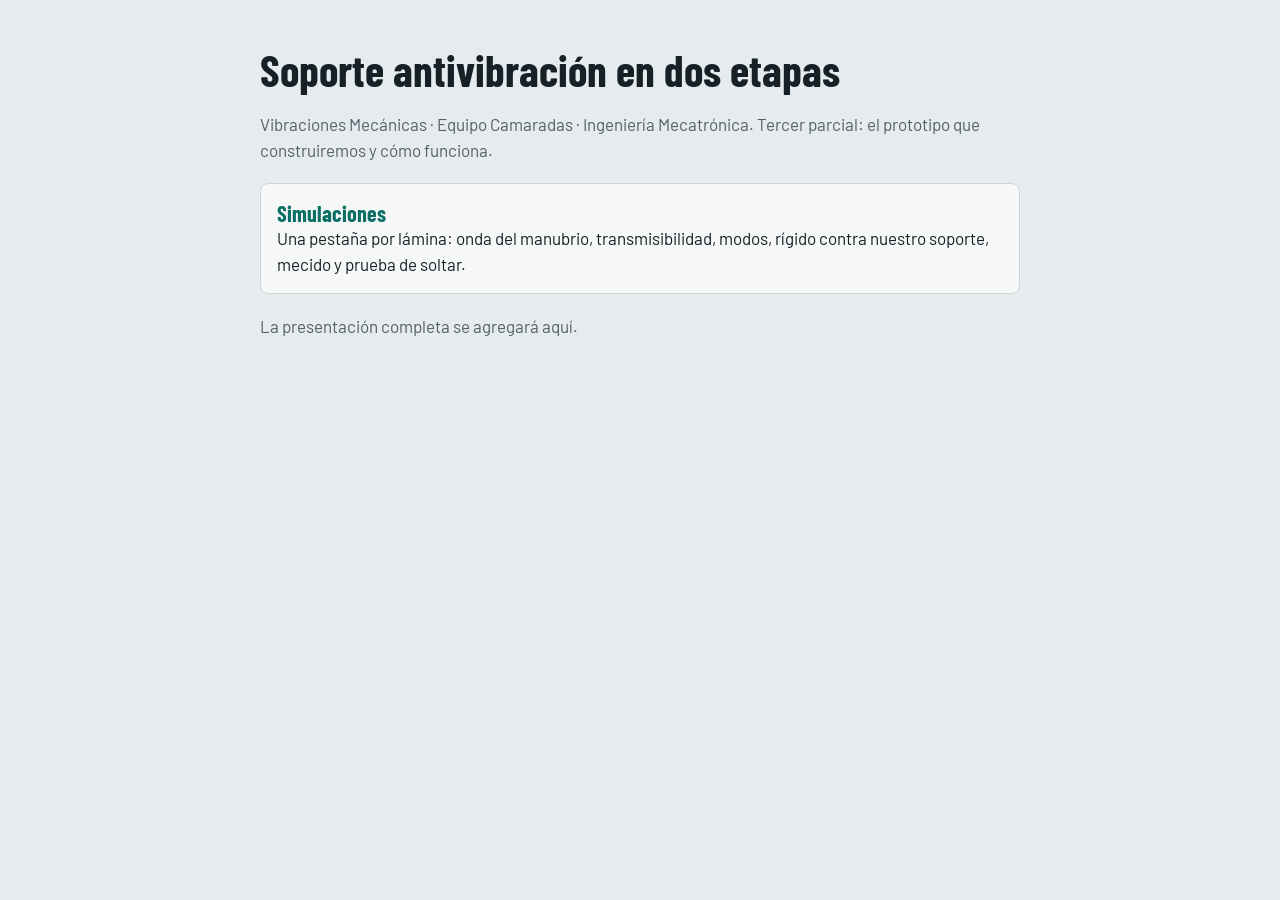
==== index.html @ 27a90372 "Agregar simulaciones interactivas y portada Simulaciones de la presentación del tercer parcial, una " ====
<!doctype html>
<html lang="es">
<head>
<meta charset="utf-8">
<meta name="viewport" content="width=device-width,initial-scale=1">
<title>Soporte antivibración</title>
<link rel="stylesheet" href="https://fonts.googleapis.com/css2?family=Barlow+Condensed:wght@700&family=Barlow:wght@400;500&display=swap">
<style>
:root{--bg:#e6ebee;--panel:#f6f8f8;--ink:#172027;--muted:#52606a;--line:#cdd5da;--accent:#0b6f66;color-scheme:light}
@media (prefers-color-scheme:dark){:root{--bg:#12181d;--panel:#1a2228;--ink:#e8eef0;--muted:#a0b0b9;--line:#303c44;--accent:#58c9b8;color-scheme:dark}}
body{margin:0;background:var(--bg);color:var(--ink);font:400 17px/1.5 'Barlow',Arial,sans-serif}
main{max-width:760px;margin:0 auto;padding:48px max(16px,env(safe-area-inset-left,0px));display:flex;flex-direction:column;gap:20px}
h1{margin:0;font:700 44px/1 'Barlow Condensed','Arial Narrow',sans-serif}
p{margin:0;color:var(--muted)}
a.card{display:block;background:var(--panel);border:1px solid var(--line);border-radius:8px;padding:16px;color:var(--ink);text-decoration:none}
a.card:hover{border-color:var(--accent)}
a.card b{display:block;font:700 22px/1.2 'Barlow Condensed','Arial Narrow',sans-serif;color:var(--accent)}
</style>
</head>
<body>
<main>
<h1>Soporte antivibración en dos etapas</h1>
<p>Vibraciones Mecánicas · Equipo Camaradas · Ingeniería Mecatrónica. Tercer parcial: el prototipo que construiremos y cómo funciona.</p>
<a class="card" href="simulaciones.html"><b>Simulaciones</b>Una pestaña por lámina: onda del manubrio, transmisibilidad, modos, rígido contra nuestro soporte, mecido y prueba de soltar.</a>
<p>La presentación completa se agregará aquí.</p>
</main>
</body>
</html>
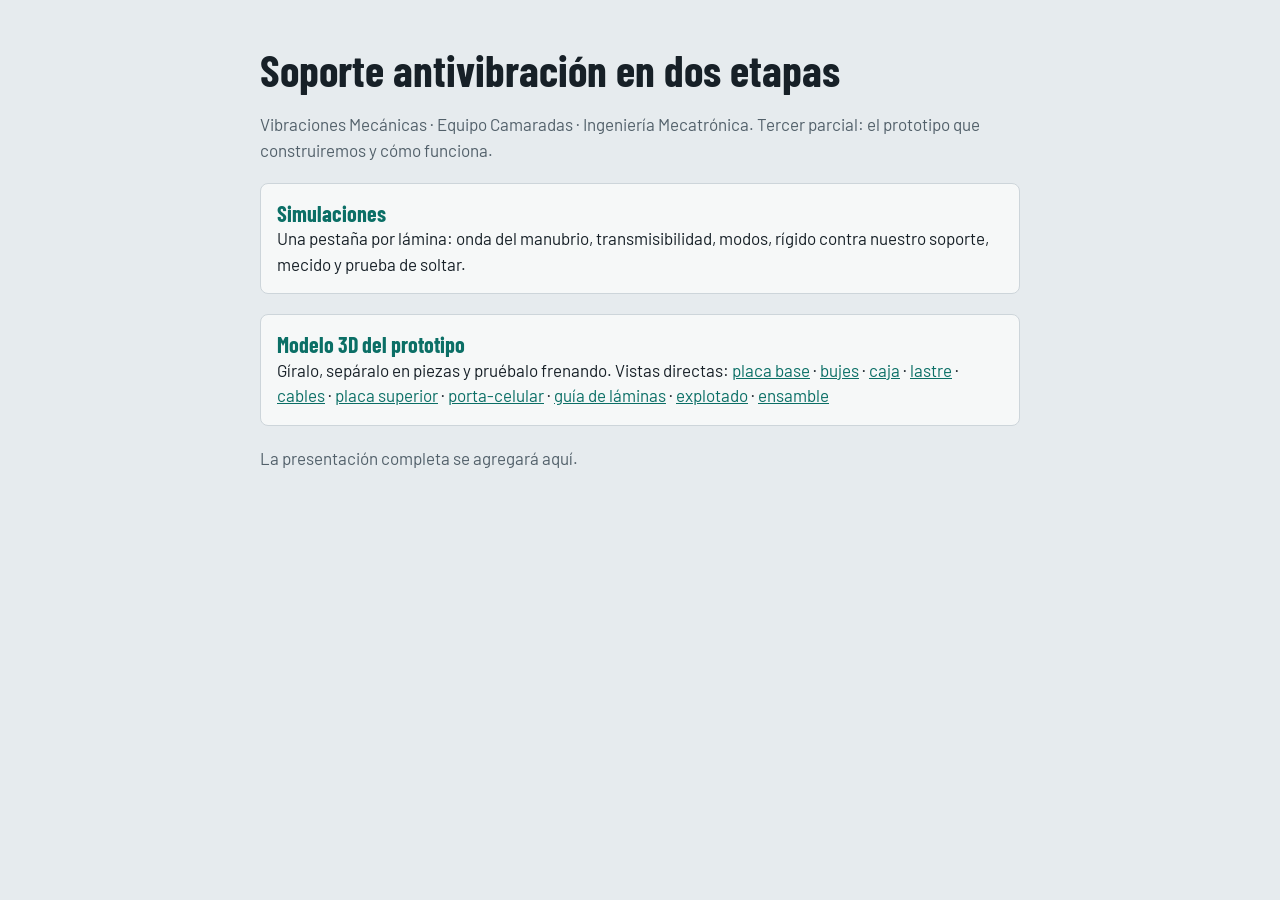
==== commit 5c243275: "Agregar el modelo 3D con vistas directas por pieza El modelo 3D del prototipo pasa a la página con t" ====
--- a/index.html
+++ b/index.html
@@ -12,9 +12,11 @@
 main{max-width:760px;margin:0 auto;padding:48px max(16px,env(safe-area-inset-left,0px));display:flex;flex-direction:column;gap:20px}
 h1{margin:0;font:700 44px/1 'Barlow Condensed','Arial Narrow',sans-serif}
 p{margin:0;color:var(--muted)}
-a.card{display:block;background:var(--panel);border:1px solid var(--line);border-radius:8px;padding:16px;color:var(--ink);text-decoration:none}
+.card{display:block;background:var(--panel);border:1px solid var(--line);border-radius:8px;padding:16px;color:var(--ink);text-decoration:none}
 a.card:hover{border-color:var(--accent)}
-a.card b{display:block;font:700 22px/1.2 'Barlow Condensed','Arial Narrow',sans-serif;color:var(--accent)}
+.card a{color:var(--accent)}
+.card > a{text-decoration:none}
+.card b{display:block;font:700 22px/1.2 'Barlow Condensed','Arial Narrow',sans-serif;color:var(--accent)}
 </style>
 </head>
 <body>
@@ -22,6 +24,7 @@
 <h1>Soporte antivibración en dos etapas</h1>
 <p>Vibraciones Mecánicas · Equipo Camaradas · Ingeniería Mecatrónica. Tercer parcial: el prototipo que construiremos y cómo funciona.</p>
 <a class="card" href="simulaciones.html"><b>Simulaciones</b>Una pestaña por lámina: onda del manubrio, transmisibilidad, modos, rígido contra nuestro soporte, mecido y prueba de soltar.</a>
+<div class="card"><a href="modelo3d.html"><b>Modelo 3D del prototipo</b></a>Gíralo, sepáralo en piezas y pruébalo frenando. Vistas directas: <span class="links"><a href="modelo3d.html#base">placa base</a> · <a href="modelo3d.html#bujes">bujes</a> · <a href="modelo3d.html#caja">caja</a> · <a href="modelo3d.html#solera">lastre</a> · <a href="modelo3d.html#cables">cables</a> · <a href="modelo3d.html#sup">placa superior</a> · <a href="modelo3d.html#porta">porta-celular</a> · <a href="modelo3d.html#guia">guía de láminas</a> · <a href="modelo3d.html#explotado">explotado</a> · <a href="modelo3d.html#ensamble">ensamble</a></span></div>
 <p>La presentación completa se agregará aquí.</p>
 </main>
 </body>
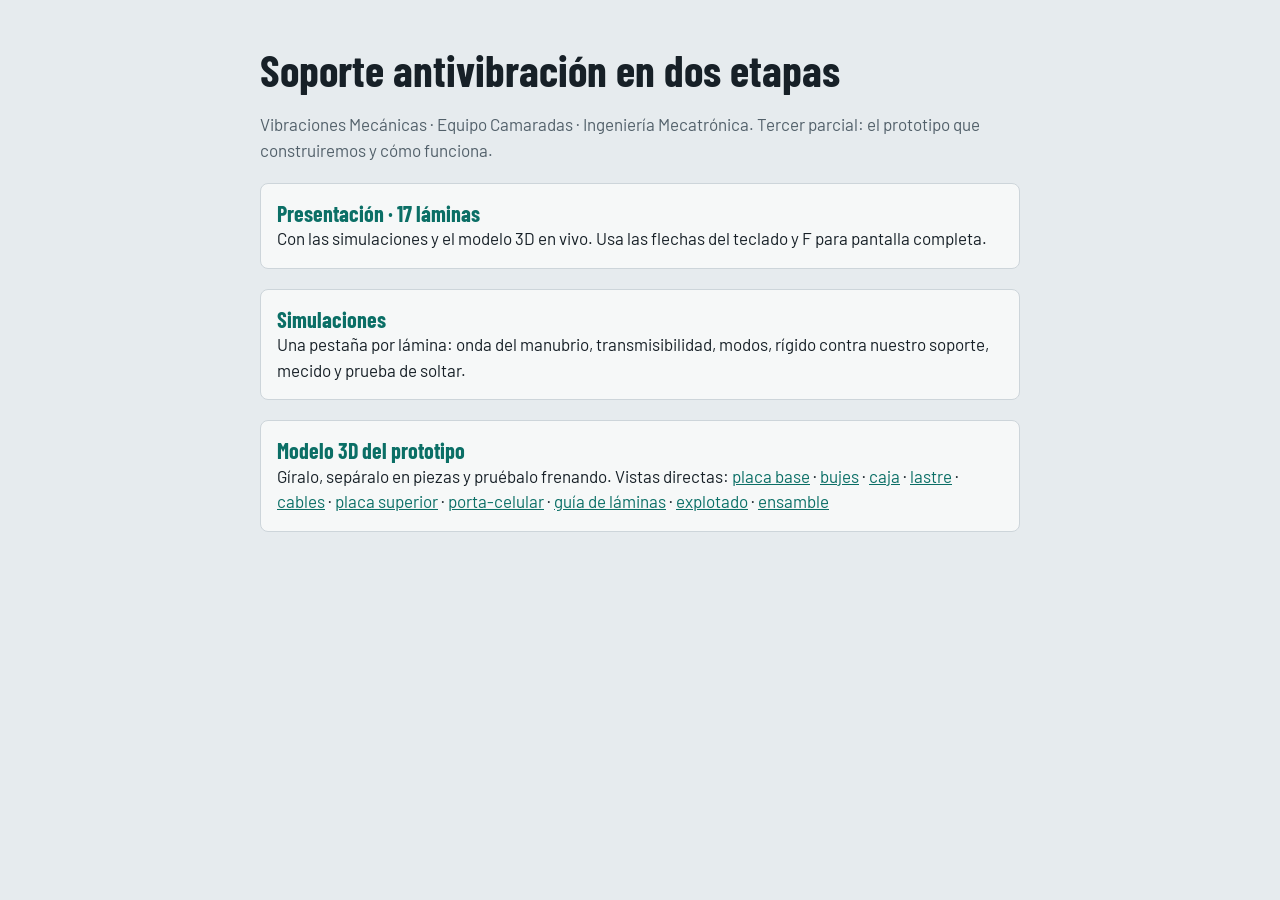
==== commit feef069d: "Agregar la presentación de 17 láminas con simulaciones en vivo Cada lámina sigue el plan: quién expo" ====
--- a/index.html
+++ b/index.html
@@ -23,9 +23,9 @@
 <main>
 <h1>Soporte antivibración en dos etapas</h1>
 <p>Vibraciones Mecánicas · Equipo Camaradas · Ingeniería Mecatrónica. Tercer parcial: el prototipo que construiremos y cómo funciona.</p>
+<a class="card" href="presentacion.html"><b>Presentación · 17 láminas</b>Con las simulaciones y el modelo 3D en vivo. Usa las flechas del teclado y F para pantalla completa.</a>
 <a class="card" href="simulaciones.html"><b>Simulaciones</b>Una pestaña por lámina: onda del manubrio, transmisibilidad, modos, rígido contra nuestro soporte, mecido y prueba de soltar.</a>
 <div class="card"><a href="modelo3d.html"><b>Modelo 3D del prototipo</b></a>Gíralo, sepáralo en piezas y pruébalo frenando. Vistas directas: <span class="links"><a href="modelo3d.html#base">placa base</a> · <a href="modelo3d.html#bujes">bujes</a> · <a href="modelo3d.html#caja">caja</a> · <a href="modelo3d.html#solera">lastre</a> · <a href="modelo3d.html#cables">cables</a> · <a href="modelo3d.html#sup">placa superior</a> · <a href="modelo3d.html#porta">porta-celular</a> · <a href="modelo3d.html#guia">guía de láminas</a> · <a href="modelo3d.html#explotado">explotado</a> · <a href="modelo3d.html#ensamble">ensamble</a></span></div>
-<p>La presentación completa se agregará aquí.</p>
 </main>
 </body>
 </html>
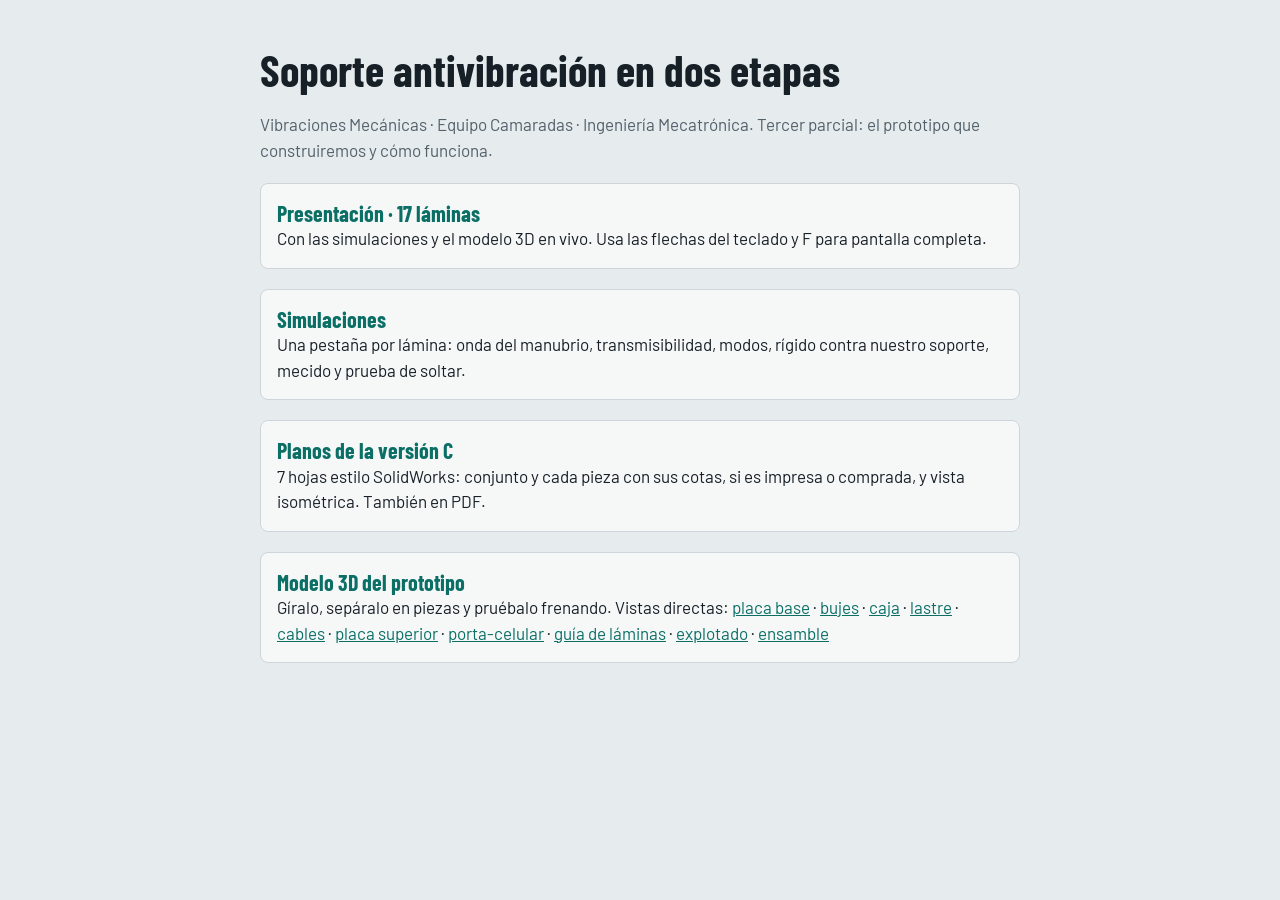
==== commit 68d11313: "Planos de la versión C: 7 hojas estilo SolidWorks en SVG y PDF Conjunto con lista de piezas, y una h" ====
--- a/index.html
+++ b/index.html
@@ -25,6 +25,7 @@
 <p>Vibraciones Mecánicas · Equipo Camaradas · Ingeniería Mecatrónica. Tercer parcial: el prototipo que construiremos y cómo funciona.</p>
 <a class="card" href="presentacion.html"><b>Presentación · 17 láminas</b>Con las simulaciones y el modelo 3D en vivo. Usa las flechas del teclado y F para pantalla completa.</a>
 <a class="card" href="simulaciones.html"><b>Simulaciones</b>Una pestaña por lámina: onda del manubrio, transmisibilidad, modos, rígido contra nuestro soporte, mecido y prueba de soltar.</a>
+<a class="card" href="planos/index.html"><b>Planos de la versión C</b>7 hojas estilo SolidWorks: conjunto y cada pieza con sus cotas, si es impresa o comprada, y vista isométrica. También en PDF.</a>
 <div class="card"><a href="modelo3d.html"><b>Modelo 3D del prototipo</b></a>Gíralo, sepáralo en piezas y pruébalo frenando. Vistas directas: <span class="links"><a href="modelo3d.html#base">placa base</a> · <a href="modelo3d.html#bujes">bujes</a> · <a href="modelo3d.html#caja">caja</a> · <a href="modelo3d.html#solera">lastre</a> · <a href="modelo3d.html#cables">cables</a> · <a href="modelo3d.html#sup">placa superior</a> · <a href="modelo3d.html#porta">porta-celular</a> · <a href="modelo3d.html#guia">guía de láminas</a> · <a href="modelo3d.html#explotado">explotado</a> · <a href="modelo3d.html#ensamble">ensamble</a></span></div>
 </main>
 </body>
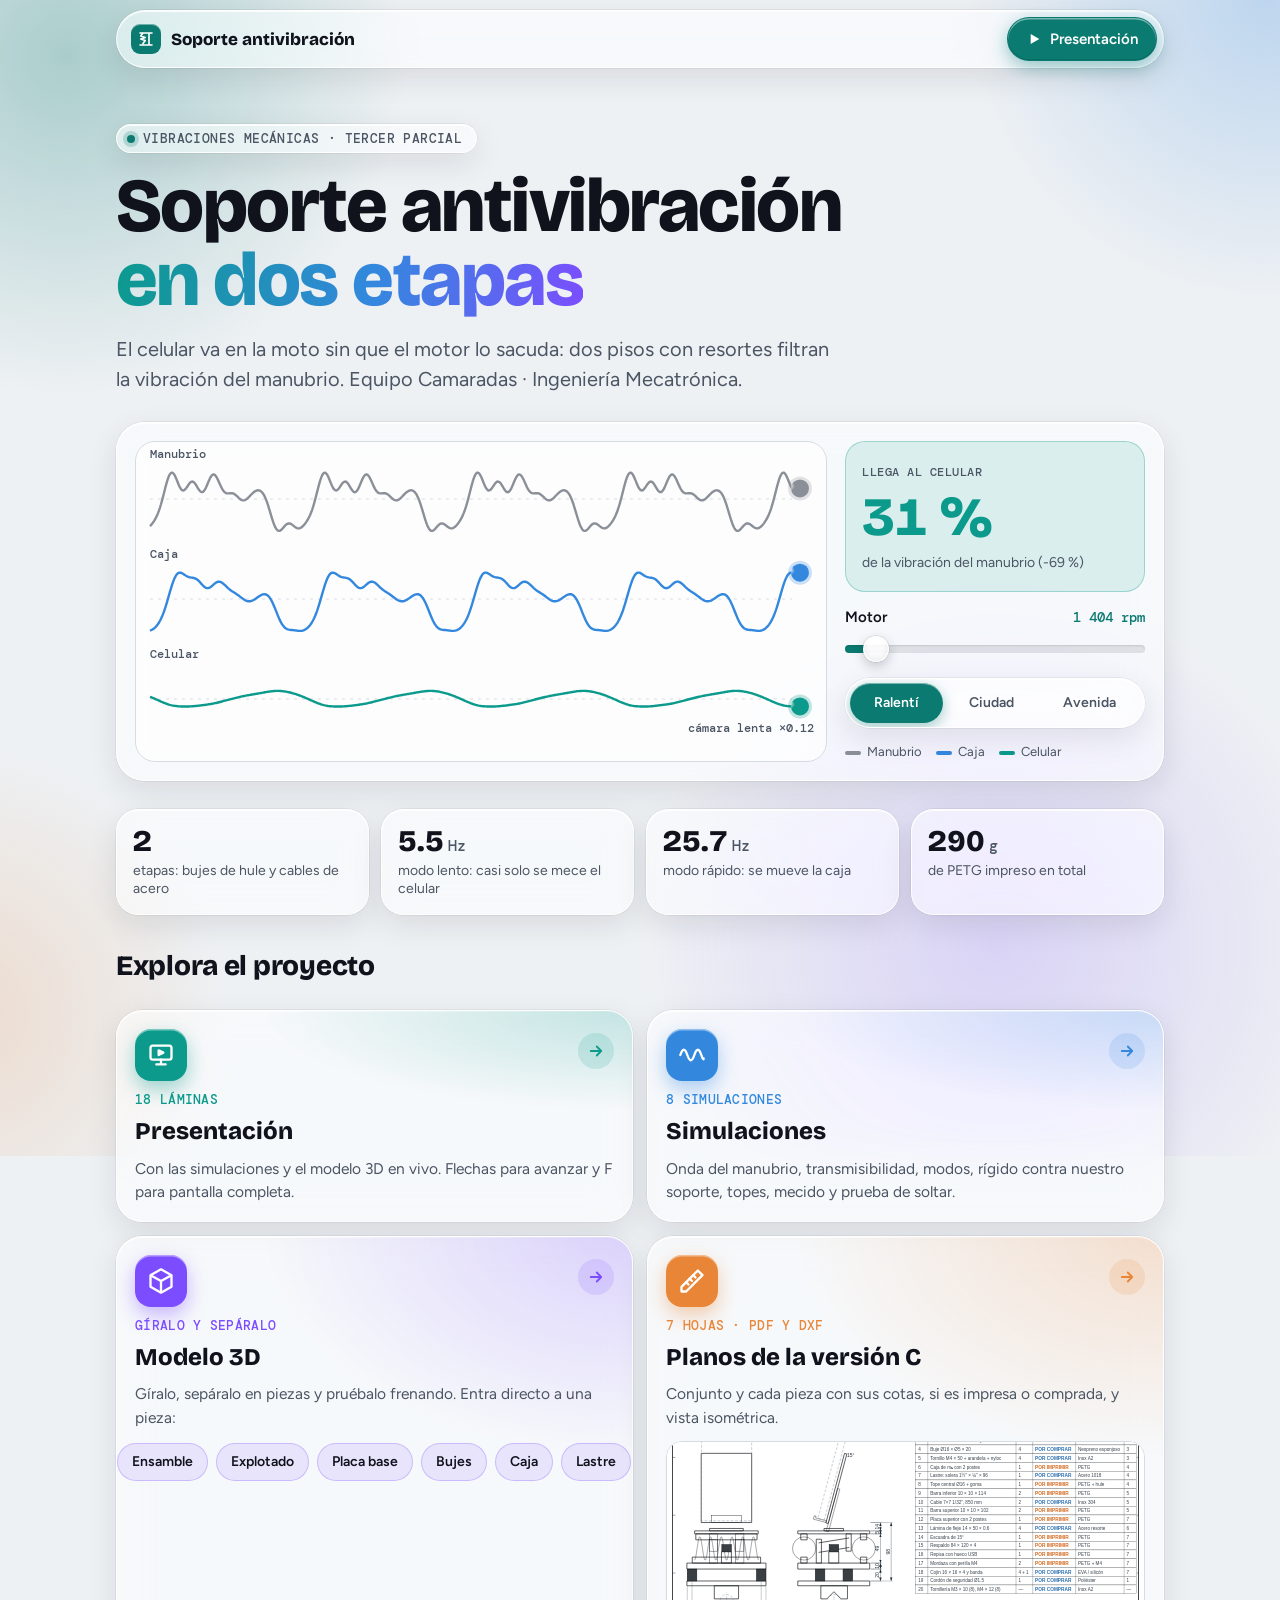
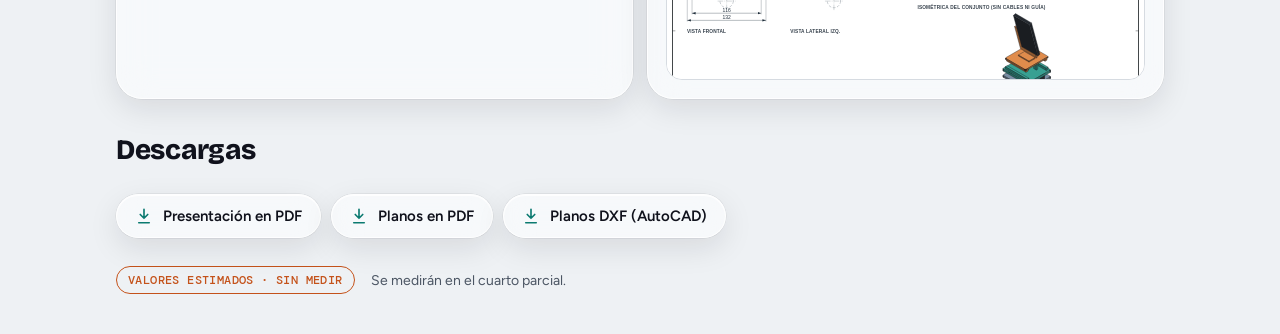
==== commit 0def0b0e: "Portada nueva con vidrio, slider y demo en vivo; mismo estilo en planos, simulaciones y modelo 3D Co" ====
--- a/index.html
+++ b/index.html
@@ -2,31 +2,275 @@
 <html lang="es">
 <head>
 <meta charset="utf-8">
-<meta name="viewport" content="width=device-width,initial-scale=1">
+<meta name="viewport" content="width=device-width,initial-scale=1,viewport-fit=cover">
 <title>Soporte antivibración</title>
-<link rel="stylesheet" href="https://fonts.googleapis.com/css2?family=Barlow+Condensed:wght@700&family=Barlow:wght@400;500&display=swap">
+<meta name="description" content="Soporte antivibración en dos etapas para celular en moto. Vibraciones Mecánicas · Equipo Camaradas.">
+<link rel="preconnect" href="https://fonts.googleapis.com">
+<link rel="preconnect" href="https://fonts.gstatic.com" crossorigin>
+<link rel="stylesheet" href="https://fonts.googleapis.com/css2?family=Bricolage+Grotesque:opsz,wght@12..96,600;12..96,800&family=Figtree:wght@400;500;600;700&family=DM+Mono:wght@500&display=swap">
+<link rel="stylesheet" href="estilo/vidrio.css">
 <style>
-:root{--bg:#e6ebee;--panel:#f6f8f8;--ink:#172027;--muted:#52606a;--line:#cdd5da;--accent:#0b6f66;color-scheme:light}
-@media (prefers-color-scheme:dark){:root{--bg:#12181d;--panel:#1a2228;--ink:#e8eef0;--muted:#a0b0b9;--line:#303c44;--accent:#58c9b8;color-scheme:dark}}
-body{margin:0;background:var(--bg);color:var(--ink);font:400 17px/1.5 'Barlow',Arial,sans-serif}
-main{max-width:760px;margin:0 auto;padding:48px max(16px,env(safe-area-inset-left,0px));display:flex;flex-direction:column;gap:20px}
-h1{margin:0;font:700 44px/1 'Barlow Condensed','Arial Narrow',sans-serif}
-p{margin:0;color:var(--muted)}
-.card{display:block;background:var(--panel);border:1px solid var(--line);border-radius:8px;padding:16px;color:var(--ink);text-decoration:none}
-a.card:hover{border-color:var(--accent)}
-.card a{color:var(--accent)}
-.card > a{text-decoration:none}
-.card b{display:block;font:700 22px/1.2 'Barlow Condensed','Arial Narrow',sans-serif;color:var(--accent)}
+/* Portada: fondo de color con vidrio encima (como la app de Teoría Musical). Arriba la idea y una demo en vivo
+   (el motor mueve el manubrio y se ve cuánto llega al celular); abajo, tarjetas para entrar a cada parte. */
+:root{--bg:#eef1f4;--panel:#ffffff;--ink:#10121c;--muted:#4b5563;--line:#d6dbe1;--chip:#e9edf1;
+  --accent:#0b7a70;--accent-ink:#ffffff;--man:#8a8f98;--caja:#3388de;--cel:#0b9a8c;--warn:#c4521a;
+  --c-pres:#0b9a8c;--c-sim:#3388de;--c-3d:#7c4dff;--c-plan:#e98537;
+  --titulo:'Bricolage Grotesque','Figtree',system-ui,sans-serif;--texto:'Figtree',system-ui,-apple-system,'Segoe UI',sans-serif;--dato:'DM Mono',ui-monospace,Menlo,monospace;
+  color-scheme:light}
+@media (prefers-color-scheme:dark){:root:not([data-theme="light"]){--bg:#0d1116;--panel:#161c22;--ink:#eef2f5;--muted:#a3afb9;--line:#2a333b;--chip:#222a31;
+  --accent:#4fd1bf;--accent-ink:#06201d;--man:#9aa3ad;--caja:#6aaef0;--cel:#4fd1bf;--warn:#f59a62;color-scheme:dark}}
+:root[data-theme="dark"]{--bg:#0d1116;--panel:#161c22;--ink:#eef2f5;--muted:#a3afb9;--line:#2a333b;--chip:#222a31;
+  --accent:#4fd1bf;--accent-ink:#06201d;--man:#9aa3ad;--caja:#6aaef0;--cel:#4fd1bf;--warn:#f59a62;color-scheme:dark}
+*{box-sizing:border-box}
+html{-webkit-text-size-adjust:100%}
+body{margin:0;background:var(--bg);color:var(--ink);font:400 17px/1.5 var(--texto);min-height:100vh;overflow-x:hidden}
+a{color:inherit}
+:focus-visible{outline:3px solid var(--accent);outline-offset:3px;border-radius:12px}
+.wrap{max-width:1080px;margin:0 auto;padding:0 max(16px,env(safe-area-inset-left,0px)) calc(40px + env(safe-area-inset-bottom,0px)) max(16px,env(safe-area-inset-right,0px));display:flex;flex-direction:column;gap:28px}
+
+/* Barra de arriba: una píldora de vidrio que flota */
+.top{position:sticky;top:calc(10px + env(safe-area-inset-top,0px));z-index:10;margin-top:calc(10px + env(safe-area-inset-top,0px));
+  display:flex;align-items:center;justify-content:space-between;gap:12px;border-radius:999px;padding:6px 6px 6px 14px}
+.marca{display:flex;align-items:center;gap:10px;font:800 17px/1 var(--titulo);text-decoration:none;min-width:0}
+.marca span{white-space:nowrap;overflow:hidden;text-overflow:ellipsis}
+.logo{width:30px;height:30px;flex:none;border-radius:9px;background:var(--accent);display:grid;place-items:center;box-shadow:inset 0 1px 0 rgb(255 255 255/.4)}
+.btn{display:inline-flex;align-items:center;justify-content:center;gap:8px;min-height:44px;padding:0 18px;border-radius:999px;
+  font:600 15px/1 var(--texto);text-decoration:none;white-space:nowrap;border:1px solid transparent;cursor:pointer;
+  transition:transform .35s var(--spring),box-shadow .25s}
+.btn:active{transform:scale(.95)}
+.btn.prim{background:var(--accent);color:var(--accent-ink);box-shadow:inset 0 1.5px 0 rgb(255 255 255/.45),inset 0 -1px 0 rgb(0 0 0/.12),0 6px 18px color-mix(in srgb,var(--accent) 40%,transparent)}
+.btn.glass{background:var(--glass-bg);border-color:var(--glass-brd);box-shadow:var(--glass-shadow);-webkit-backdrop-filter:blur(14px) saturate(160%);backdrop-filter:blur(14px) saturate(160%)}
+
+/* Portada */
+.hero{display:flex;flex-direction:column;gap:16px;padding-top:28px}
+.eyebrow{align-self:flex-start;display:inline-flex;align-items:center;gap:8px;border-radius:999px;padding:7px 14px 7px 10px;font:500 13px/1 var(--dato);letter-spacing:.4px;text-transform:uppercase;color:var(--muted)}
+.eyebrow i{width:8px;height:8px;border-radius:50%;background:var(--accent);box-shadow:0 0 0 4px color-mix(in srgb,var(--accent) 22%,transparent);animation:latido 1.6s ease-in-out infinite}
+@keyframes latido{50%{box-shadow:0 0 0 7px color-mix(in srgb,var(--accent) 0%,transparent)}}
+h1{margin:0;font:800 clamp(40px,9vw,76px)/.98 var(--titulo);letter-spacing:-.02em;text-wrap:balance}
+h1 em{font-style:normal;background:linear-gradient(100deg,var(--c-pres),var(--c-sim) 55%,var(--c-3d));-webkit-background-clip:text;background-clip:text;color:transparent}
+.lead{margin:0;font-size:clamp(17px,2.4vw,20px);color:var(--muted);max-width:56ch;text-wrap:pretty}
+.acciones{display:flex;flex-wrap:wrap;gap:10px;margin-top:4px}
+
+/* Demo en vivo */
+.demo{border-radius:28px;padding:18px;display:grid;grid-template-columns:minmax(0,1fr) 300px;gap:18px}
+.lanes{position:relative;min-width:0;border-radius:20px;background:color-mix(in srgb,var(--panel) 70%,transparent);border:1px solid var(--line);overflow:hidden}
+#cv{display:block;width:100%;height:300px}
+.side{display:flex;flex-direction:column;gap:14px;min-width:0}
+.big{border-radius:20px;padding:16px;background:color-mix(in srgb,var(--cel) 12%,transparent);border:1px solid color-mix(in srgb,var(--cel) 30%,transparent)}
+.big .k{font:500 12px/1 var(--dato);letter-spacing:.5px;text-transform:uppercase;color:var(--muted)}
+.big b{display:block;font:800 54px/1 var(--titulo);color:var(--cel);font-variant-numeric:tabular-nums;margin:8px 0 4px;transition:color .3s}
+.big b.mal{color:var(--warn)}
+.big span{font-size:14px;color:var(--muted)}
+.ctl{display:flex;flex-direction:column;gap:6px}
+.ctl .fila{display:flex;justify-content:space-between;align-items:baseline;font-weight:600;font-size:15px}
+.ctl output{font:500 14px/1 var(--dato);color:var(--accent);font-variant-numeric:tabular-nums}
+.seg{font:600 14px/1 var(--texto)}
+.seg>button{min-height:40px;padding:0 14px;cursor:pointer;font:inherit;flex:1 0 auto!important}
+.ley{display:flex;flex-wrap:wrap;gap:6px 14px;font-size:13px;color:var(--muted)}
+.ley i{display:inline-block;width:16px;height:4px;border-radius:2px;vertical-align:middle;margin-right:6px}
+
+/* Números clave */
+.datos{display:grid;grid-template-columns:repeat(4,minmax(0,1fr));gap:12px}
+.dato{border-radius:22px;padding:16px}
+.dato b{display:block;font:800 30px/1 var(--titulo);font-variant-numeric:tabular-nums}
+.dato b small{font:500 15px/1 var(--dato);color:var(--muted);margin-left:4px}
+.dato span{display:block;margin-top:6px;font-size:14px;color:var(--muted);line-height:1.3}
+
+/* Tarjetas para entrar */
+h2{margin:8px 0 0;font:800 28px/1.1 var(--titulo);letter-spacing:-.01em}
+.cards{display:grid;grid-template-columns:repeat(2,minmax(0,1fr));gap:14px}
+.card{--c:var(--accent);position:relative;display:flex;flex-direction:column;gap:12px;border-radius:26px;padding:18px;text-decoration:none;color:var(--ink);overflow:hidden;
+  transition:transform .45s var(--spring),box-shadow .3s}
+.card::before{content:'';position:absolute;inset:0;background:radial-gradient(120% 80% at 100% 0%,color-mix(in srgb,var(--c) 22%,transparent),transparent 60%);pointer-events:none}
+@media (hover:hover){a.card:hover,.card.hov:hover{transform:translateY(-4px)}}
+a.card:active{transform:scale(.98)}
+.card .ic{position:relative;width:52px;height:52px;border-radius:16px;background:var(--c);display:grid;place-items:center;color:#fff;
+  box-shadow:inset 0 1.5px 0 rgb(255 255 255/.45),0 8px 20px color-mix(in srgb,var(--c) 40%,transparent)}
+.card .ic svg{width:28px;height:28px}
+.card h3{position:relative;margin:0;font:800 24px/1.1 var(--titulo)}
+.card p{position:relative;margin:0;color:var(--muted);font-size:15.5px}
+.card .ir{position:absolute;right:18px;top:22px;width:36px;height:36px;border-radius:50%;display:grid;place-items:center;color:var(--c);background:color-mix(in srgb,var(--c) 14%,transparent);transition:transform .45s var(--spring)}
+@media (hover:hover){.card:hover .ir{transform:translateX(4px)}}
+.card .meta{position:relative;font:500 13px/1 var(--dato);color:var(--c);letter-spacing:.3px;text-transform:uppercase}
+.card.pres{--c:var(--c-pres)}.card.sim{--c:var(--c-sim)}.card.m3d{--c:var(--c-3d)}.card.plan{--c:var(--c-plan)}
+.thumb{position:relative;border-radius:16px;overflow:hidden;background:#fff;border:1px solid var(--line);aspect-ratio:16/8}
+.thumb img{width:100%;height:100%;object-fit:cover;object-position:center 40%;display:block}
+.vistas{position:relative;display:flex;gap:8px;overflow-x:auto;scrollbar-width:none;margin:0 -18px;padding:2px 18px 4px;scroll-snap-type:x proximity}
+.vistas::-webkit-scrollbar{display:none}
+.vistas a{flex:none;scroll-snap-align:start;min-height:38px;display:inline-flex;align-items:center;padding:0 14px;border-radius:999px;font:600 14px/1 var(--texto);text-decoration:none;
+  background:color-mix(in srgb,var(--c) 12%,transparent);color:var(--ink);border:1px solid color-mix(in srgb,var(--c) 28%,transparent);transition:transform .3s var(--spring),background .2s}
+.vistas a:active{transform:scale(.94)}
+@media (hover:hover){.vistas a:hover{background:color-mix(in srgb,var(--c) 22%,transparent)}}
+.stretch{position:absolute;inset:0;z-index:0}
+
+/* Descargas y pie */
+.descargas{display:flex;flex-wrap:wrap;gap:10px}
+.descargas a{gap:10px}
+.descargas svg{width:18px;height:18px;color:var(--accent)}
+footer{display:flex;flex-wrap:wrap;align-items:center;gap:10px 16px;color:var(--muted);font-size:14px}
+.tag{font:500 12px/1 var(--dato);letter-spacing:.4px;text-transform:uppercase;color:var(--warn);border:1px solid currentColor;border-radius:999px;padding:7px 11px}
+
+/* Aparecer al cargar */
+.sube{animation:sube .7s var(--ease) both}
+@keyframes sube{from{opacity:0;transform:translateY(18px)}}
+@media (prefers-reduced-motion:reduce){.sube{animation:none}.eyebrow i{animation:none}}
+
+@media (max-width:820px){
+  .demo{grid-template-columns:minmax(0,1fr);padding:14px;border-radius:24px}
+  #cv{height:240px}
+  .datos{grid-template-columns:repeat(2,minmax(0,1fr))}
+  .cards{grid-template-columns:minmax(0,1fr)}
+  .top .btn{padding:0 14px}
+}
+@media (max-width:400px){.top .btn span{display:none}.big b{font-size:46px}}
 </style>
 </head>
 <body>
-<main>
-<h1>Soporte antivibración en dos etapas</h1>
-<p>Vibraciones Mecánicas · Equipo Camaradas · Ingeniería Mecatrónica. Tercer parcial: el prototipo que construiremos y cómo funciona.</p>
-<a class="card" href="presentacion.html"><b>Presentación · 17 láminas</b>Con las simulaciones y el modelo 3D en vivo. Usa las flechas del teclado y F para pantalla completa.</a>
-<a class="card" href="simulaciones.html"><b>Simulaciones</b>Una pestaña por lámina: onda del manubrio, transmisibilidad, modos, rígido contra nuestro soporte, mecido y prueba de soltar.</a>
-<a class="card" href="planos/index.html"><b>Planos de la versión C</b>7 hojas estilo SolidWorks: conjunto y cada pieza con sus cotas, si es impresa o comprada, y vista isométrica. También en PDF.</a>
-<div class="card"><a href="modelo3d.html"><b>Modelo 3D del prototipo</b></a>Gíralo, sepáralo en piezas y pruébalo frenando. Vistas directas: <span class="links"><a href="modelo3d.html#base">placa base</a> · <a href="modelo3d.html#bujes">bujes</a> · <a href="modelo3d.html#caja">caja</a> · <a href="modelo3d.html#solera">lastre</a> · <a href="modelo3d.html#cables">cables</a> · <a href="modelo3d.html#sup">placa superior</a> · <a href="modelo3d.html#porta">porta-celular</a> · <a href="modelo3d.html#guia">guía de láminas</a> · <a href="modelo3d.html#explotado">explotado</a> · <a href="modelo3d.html#ensamble">ensamble</a></span></div>
-</main>
+<div class="fondo-color" aria-hidden="true"></div>
+<div class="wrap">
+
+<header class="top vidrio">
+  <a class="marca" href="#" aria-label="Soporte antivibración, inicio">
+    <span class="logo" aria-hidden="true"><svg width="18" height="18" viewBox="0 0 24 24" fill="none" stroke="#fff" stroke-width="2.2" stroke-linecap="round" stroke-linejoin="round"><path d="M4 4h16M4 20h16M8 4l-3 4 6 2-6 2 6 2-3 4M16 4v16"/></svg></span>
+    <span>Soporte antivibración</span>
+  </a>
+  <a class="btn prim" href="presentacion.html"><svg width="16" height="16" viewBox="0 0 24 24" fill="currentColor" aria-hidden="true"><path d="M7 4.5v15l13-7.5z"/></svg><span>Presentación</span></a>
+</header>
+
+<section class="hero">
+  <span class="eyebrow vidrio sube"><i></i>Vibraciones Mecánicas · Tercer parcial</span>
+  <h1 class="sube" style="animation-delay:.05s">Soporte antivibración <em>en dos etapas</em></h1>
+  <p class="lead sube" style="animation-delay:.1s">El celular va en la moto sin que el motor lo sacuda: dos pisos con resortes filtran la vibración del manubrio. Equipo Camaradas · Ingeniería Mecatrónica.</p>
+</section>
+
+<section class="demo vidrio sube" style="animation-delay:.15s" aria-label="Demo: cuánto llega al celular">
+  <div class="lanes"><canvas id="cv" aria-label="La vibración del manubrio, de la caja y del celular en el tiempo"></canvas></div>
+  <div class="side">
+    <div class="big"><span class="k">Llega al celular</span><b id="pct">—</b><span id="pctTxt">de la vibración del manubrio</span></div>
+    <div class="ctl">
+      <label class="fila" for="rpm">Motor <output id="rpmv">1 404 rpm</output></label>
+      <input id="rpm" type="range" min="1000" max="7200" step="20" value="1404" aria-describedby="rpmv">
+    </div>
+    <div class="seg vidrio" id="presets" role="group" aria-label="Régimen del motor">
+      <button type="button" data-rpm="1404">Ralentí</button><button type="button" data-rpm="3000">Ciudad</button><button type="button" data-rpm="6000">Avenida</button>
+    </div>
+    <div class="ley"><span><i style="background:var(--man)"></i>Manubrio</span><span><i style="background:var(--caja)"></i>Caja</span><span><i style="background:var(--cel)"></i>Celular</span></div>
+  </div>
+</section>
+
+<section class="datos" aria-label="Números clave">
+  <div class="dato vidrio sube" style="animation-delay:.2s"><b>2</b><span>etapas: bujes de hule y cables de acero</span></div>
+  <div class="dato vidrio sube" style="animation-delay:.24s"><b id="f1">5.5<small>Hz</small></b><span>modo lento: casi solo se mece el celular</span></div>
+  <div class="dato vidrio sube" style="animation-delay:.28s"><b id="f2">25.7<small>Hz</small></b><span>modo rápido: se mueve la caja</span></div>
+  <div class="dato vidrio sube" style="animation-delay:.32s"><b>290<small>g</small></b><span>de PETG impreso en total</span></div>
+</section>
+
+<h2>Explora el proyecto</h2>
+<section class="cards">
+  <a class="card pres vidrio" href="presentacion.html">
+    <span class="ir" aria-hidden="true"><svg width="18" height="18" viewBox="0 0 24 24" fill="none" stroke="currentColor" stroke-width="2.4" stroke-linecap="round" stroke-linejoin="round"><path d="M5 12h14M13 6l6 6-6 6"/></svg></span>
+    <span class="ic" aria-hidden="true"><svg viewBox="0 0 24 24" fill="none" stroke="currentColor" stroke-width="2" stroke-linecap="round" stroke-linejoin="round"><rect x="3" y="4" width="18" height="12" rx="2"/><path d="M12 16v4M8 20h8M10 8l4 2-4 2z"/></svg></span>
+    <span class="meta">18 láminas</span>
+    <h3>Presentación</h3>
+    <p>Con las simulaciones y el modelo 3D en vivo. Flechas para avanzar y F para pantalla completa.</p>
+  </a>
+  <a class="card sim vidrio" href="simulaciones.html">
+    <span class="ir" aria-hidden="true"><svg width="18" height="18" viewBox="0 0 24 24" fill="none" stroke="currentColor" stroke-width="2.4" stroke-linecap="round" stroke-linejoin="round"><path d="M5 12h14M13 6l6 6-6 6"/></svg></span>
+    <span class="ic" aria-hidden="true"><svg viewBox="0 0 24 24" fill="none" stroke="currentColor" stroke-width="2" stroke-linecap="round" stroke-linejoin="round"><path d="M2 12c2-6 4-6 6 0s4 6 6 0 4-6 6 0 2 3 2 3"/></svg></span>
+    <span class="meta">8 simulaciones</span>
+    <h3>Simulaciones</h3>
+    <p>Onda del manubrio, transmisibilidad, modos, rígido contra nuestro soporte, topes, mecido y prueba de soltar.</p>
+  </a>
+  <div class="card m3d vidrio hov">
+    <a class="stretch" href="modelo3d.html" aria-label="Abrir el modelo 3D"></a>
+    <span class="ir" aria-hidden="true"><svg width="18" height="18" viewBox="0 0 24 24" fill="none" stroke="currentColor" stroke-width="2.4" stroke-linecap="round" stroke-linejoin="round"><path d="M5 12h14M13 6l6 6-6 6"/></svg></span>
+    <span class="ic" aria-hidden="true"><svg viewBox="0 0 24 24" fill="none" stroke="currentColor" stroke-width="2" stroke-linejoin="round"><path d="M12 2l9 5v10l-9 5-9-5V7z"/><path d="M3 7l9 5 9-5M12 12v10"/></svg></span>
+    <span class="meta">Gíralo y sepáralo</span>
+    <h3>Modelo 3D</h3>
+    <p>Gíralo, sepáralo en piezas y pruébalo frenando. Entra directo a una pieza:</p>
+    <nav class="vistas" aria-label="Vistas del modelo 3D">
+      <a href="modelo3d.html#ensamble">Ensamble</a><a href="modelo3d.html#explotado">Explotado</a><a href="modelo3d.html#base">Placa base</a><a href="modelo3d.html#bujes">Bujes</a><a href="modelo3d.html#caja">Caja</a><a href="modelo3d.html#solera">Lastre</a><a href="modelo3d.html#cables">Cables</a><a href="modelo3d.html#sup">Placa superior</a><a href="modelo3d.html#porta">Porta-celular</a><a href="modelo3d.html#guia">Guía de láminas</a>
+    </nav>
+  </div>
+  <a class="card plan vidrio" href="planos/index.html">
+    <span class="ir" aria-hidden="true"><svg width="18" height="18" viewBox="0 0 24 24" fill="none" stroke="currentColor" stroke-width="2.4" stroke-linecap="round" stroke-linejoin="round"><path d="M5 12h14M13 6l6 6-6 6"/></svg></span>
+    <span class="ic" aria-hidden="true"><svg viewBox="0 0 24 24" fill="none" stroke="currentColor" stroke-width="2" stroke-linecap="round" stroke-linejoin="round"><path d="M3 17L17 3l4 4L7 21H3z"/><path d="M7 13l2 2M10 10l2 2M13 7l2 2"/></svg></span>
+    <span class="meta">7 hojas · PDF y DXF</span>
+    <h3>Planos de la versión C</h3>
+    <p>Conjunto y cada pieza con sus cotas, si es impresa o comprada, y vista isométrica.</p>
+    <span class="thumb"><img src="planos/conjunto.svg" alt="" loading="lazy"></span>
+  </a>
+</section>
+
+<h2>Descargas</h2>
+<section class="descargas">
+  <a class="btn glass" href="presentacion.pdf"><svg viewBox="0 0 24 24" fill="none" stroke="currentColor" stroke-width="2.2" stroke-linecap="round" stroke-linejoin="round"><path d="M12 3v12M7 10l5 5 5-5M5 21h14"/></svg>Presentación en PDF</a>
+  <a class="btn glass" href="planos/planos-version-C.pdf"><svg viewBox="0 0 24 24" fill="none" stroke="currentColor" stroke-width="2.2" stroke-linecap="round" stroke-linejoin="round"><path d="M12 3v12M7 10l5 5 5-5M5 21h14"/></svg>Planos en PDF</a>
+  <a class="btn glass" href="planos/dxf/planos-version-C-dxf.zip"><svg viewBox="0 0 24 24" fill="none" stroke="currentColor" stroke-width="2.2" stroke-linecap="round" stroke-linejoin="round"><path d="M12 3v12M7 10l5 5 5-5M5 21h14"/></svg>Planos DXF (AutoCAD)</a>
+</section>
+
+<footer><span class="tag">Valores estimados · sin medir</span><span>Se medirán en el cuarto parcial.</span></footer>
+</div>
+
+<script src="estilo/vidrio.js"></script>
+<script>
+(function(){'use strict';
+/* Modelo vertical de 2 masas con base excitada (el mismo de simulaciones.html). */
+var M1=.308,M2=.417,K1=7464,C1=55.4,K2=535,C2=4.18,PI2=2*Math.PI;
+function solve(f){var w=PI2*f,ar=K1+K2-M1*w*w,ai=w*(C1+C2),br=-K2,bi=-w*C2,dr=K2-M2*w*w,di=w*C2,rr=K1,ri=w*C1;
+  var adr=ar*dr-ai*di,adi=ar*di+ai*dr,bbr=br*br-bi*bi,bbi=2*br*bi,Dr=adr-bbr,Di=adi-bbi,Dm=Dr*Dr+Di*Di;
+  var nr=-(br*rr-bi*ri),ni=-(br*ri+bi*rr),xr=(nr*Dr+ni*Di)/Dm,xi=(ni*Dr-nr*Di)/Dm;
+  var a1r=rr*dr-ri*di,a1i=rr*di+ri*dr,yr=(a1r*Dr+a1i*Di)/Dm,yi=(a1i*Dr-a1r*Di)/Dm;
+  return{m2:Math.hypot(xr,xi),p2:Math.atan2(xi,xr),m1:Math.hypot(yr,yi),p1:Math.atan2(yi,yr)}}
+(function(){var tr=(K1+K2)/M1+K2/M2,det=K1*K2/(M1*M2),s=Math.sqrt(tr*tr-4*det);
+  function fx(v){return v.toFixed(1)+'<small>Hz</small>'}
+  document.getElementById('f1').innerHTML=fx(Math.sqrt((tr-s)/2)/PI2);document.getElementById('f2').innerHTML=fx(Math.sqrt((tr+s)/2)/PI2)})();
+
+var NH=8,PH=[0,.9,2.1,.4,1.7,2.8,1.1,.3],H=[],rpm=1404,fe=rpm/120;
+function calc(){fe=rpm/120;H=[];var s0=0,s2=0;
+  for(var n=1;n<=NH;n++){var r=solve(n*fe),a=1/n;H.push({a:a,r:r});s0+=a*a;s2+=Math.pow(a*r.m2,2)}
+  var ratio=Math.sqrt(s2/s0),p=Math.round(ratio*100),el=document.getElementById('pct');
+  el.textContent=p+' %';el.classList.toggle('mal',ratio>1);
+  document.getElementById('pctTxt').textContent=ratio>1?'¡amplifica! más de lo que llega al manubrio':'de la vibración del manubrio ('+(p-100)+' %)';
+  document.getElementById('rpmv').textContent=rpm.toLocaleString('es-MX').replace(',', ' ')+' rpm';
+  [].forEach.call(document.querySelectorAll('#presets button'),function(b){b.setAttribute('aria-pressed',+b.dataset.rpm===rpm)})}
+var R=document.getElementById('rpm');
+R.addEventListener('input',function(){rpm=+R.value;calc();if(still)draw()});
+[].forEach.call(document.querySelectorAll('#presets button'),function(b){b.onclick=function(){animateTo(+b.dataset.rpm)}});
+/* Al tocar un régimen, el slider viaja hasta él con un resorte. */
+var anim=null;function animateTo(v){var from=rpm,t0=performance.now(),D=650;cancelAnimationFrame(anim);
+  (function step(now){var u=Math.min(1,(now-t0)/D),e=1-Math.pow(1-u,3)*Math.cos(u*2.2);rpm=Math.round(from+(v-from)*Math.min(e,1.04));if(u>=1)rpm=v;
+    R.value=rpm;calc();if(still)draw();if(u<1)anim=requestAnimationFrame(step)})(t0)}
+
+var cv=document.getElementById('cv'),ctx=cv.getContext('2d'),W=0,Hh=0,still=window.matchMedia('(prefers-reduced-motion: reduce)').matches,T=0,last=0;
+function css(n){return getComputedStyle(document.documentElement).getPropertyValue(n).trim()}
+function size(){var d=Math.min(devicePixelRatio||1,2);W=cv.clientWidth;Hh=cv.clientHeight;cv.width=W*d;cv.height=Hh*d;ctx.setTransform(d,0,0,d,0,0)}
+function val(t,k){var s=0;for(var n=1;n<=NH;n++){var h=H[n-1],m=k===0?1:k===1?h.r.m1:h.r.m2,p=k===0?0:k===1?h.r.p1:h.r.p2;s+=h.a*m*Math.sin(PI2*n*fe*t+PH[n-1]+p)}return s}
+function draw(){ctx.clearRect(0,0,W,Hh);
+  var cols=[css('--man'),css('--caja'),css('--cel')],names=['Manubrio','Caja','Celular'],lane=Hh/3,amp=lane*.2,
+      slow=rate(),span=3*slow,x0=14,x1=W-34,ink=css('--muted'),grid=css('--line');
+  ctx.font='500 12px '+css('--dato').split(',')[0]+',monospace';
+  for(var k=0;k<3;k++){var cy=lane*k+lane/2+7;
+    ctx.strokeStyle=grid;ctx.lineWidth=1;ctx.setLineDash([3,5]);ctx.beginPath();ctx.moveTo(x0,cy);ctx.lineTo(x1,cy);ctx.stroke();ctx.setLineDash([]);
+    ctx.fillStyle=ink;ctx.textAlign='left';ctx.fillText(names[k],x0,lane*k+16);
+    ctx.strokeStyle=cols[k];ctx.lineWidth=2.4;ctx.lineJoin='round';ctx.beginPath();
+    var N=Math.max(160,Math.round(x1-x0)),yEnd=0;
+    for(var i=0;i<=N;i++){var u=i/N,t=T-span*(1-u),y=Math.max(-1.6,Math.min(1.6,val(t,k)));var X=x0+u*(x1-x0),Y=cy-y*amp;i?ctx.lineTo(X,Y):ctx.moveTo(X,Y);yEnd=Y}
+    ctx.stroke();
+    /* la masa: una bolita que rebota al final del rastro */
+    var g=ctx.createRadialGradient(x1-2,yEnd-3,1,x1,yEnd,10);g.addColorStop(0,'#fff');g.addColorStop(.35,cols[k]);g.addColorStop(1,cols[k]);
+    ctx.fillStyle=g;ctx.beginPath();ctx.arc(x1+8,yEnd,9,0,PI2);ctx.fill();
+    ctx.strokeStyle=cols[k];ctx.globalAlpha=.25;ctx.lineWidth=6;ctx.stroke();ctx.globalAlpha=1}
+  /* velocidad de la animación: cámara lenta para que se vea la forma de la onda */
+  ctx.fillStyle=ink;ctx.textAlign='right';ctx.fillText('cámara lenta ×'+slow.toFixed(2),W-12,Hh-10)}
+/* Cámara lenta: a más rpm, la onda se ve más rápida y más apretada, pero sin volverse un borrón. */
+function rate(){return 1.4*Math.sqrt(fe/11.7)/fe}
+function loop(now){var dt=Math.min(.05,(now-(last||now))/1000);last=now;T+=dt*rate();draw();requestAnimationFrame(loop)}
+size();calc();
+if(still)draw();else requestAnimationFrame(loop);
+window.addEventListener('resize',function(){size();draw()});
+matchMedia('(prefers-color-scheme: dark)').addEventListener&&matchMedia('(prefers-color-scheme: dark)').addEventListener('change',draw);
+})();
+</script>
 </body>
 </html>
--- a/estilo/vidrio.css
+++ b/estilo/vidrio.css
@@ -0,0 +1,78 @@
+/* Vidrio, sliders y controles segmentados: el mismo lenguaje que la app de Teoría Musical.
+   Lo usan la portada, los planos, las simulaciones y el modelo 3D. Toma los colores de cada página
+   (--accent, --ink, --muted, --line, --chip, --panel) y, en la presentación (html.embed), no cambia
+   ningún tamaño: solo el aspecto. Lo acompaña estilo/vidrio.js (relleno de los sliders e indicador). */
+
+:root{
+  --glass-bg:rgb(255 255 255/.55);
+  --glass-brd:rgb(255 255 255/.85);
+  --glass-shadow:0 0 0 .5px rgb(16 18 28/.10),0 10px 30px rgb(16 18 28/.10),inset 0 1px 0 rgb(255 255 255/.8);
+  --glass-strong:rgb(255 255 255/.78);
+  --track:rgb(16 18 28/.10);
+  --spring:cubic-bezier(.34,1.56,.64,1);   /* resorte con un poco de sobrepaso */
+  --ease:cubic-bezier(.22,.61,.36,1);
+}
+@media (prefers-color-scheme:dark){:root:not([data-theme="light"]){
+  --glass-bg:rgb(255 255 255/.06);--glass-brd:rgb(255 255 255/.16);--glass-strong:rgb(30 38 44/.72);--track:rgb(255 255 255/.12);
+  --glass-shadow:0 0 0 .5px rgb(0 0 0/.45),0 10px 30px rgb(0 0 0/.35),inset 0 1px 0 rgb(255 255 255/.14)}}
+:root[data-theme="dark"]{
+  --glass-bg:rgb(255 255 255/.06);--glass-brd:rgb(255 255 255/.16);--glass-strong:rgb(30 38 44/.72);--track:rgb(255 255 255/.12);
+  --glass-shadow:0 0 0 .5px rgb(0 0 0/.45),0 10px 30px rgb(0 0 0/.35),inset 0 1px 0 rgb(255 255 255/.14)}
+
+/* ---------- Material de vidrio ---------- */
+.vidrio{background:var(--glass-bg);border:1px solid var(--glass-brd);box-shadow:var(--glass-shadow);
+  -webkit-backdrop-filter:blur(18px) saturate(160%);backdrop-filter:blur(18px) saturate(160%)}
+.vidrio-panel{background:var(--glass-strong);border:1px solid var(--glass-brd);box-shadow:var(--glass-shadow);
+  -webkit-backdrop-filter:blur(24px) saturate(160%);backdrop-filter:blur(24px) saturate(160%)}
+@media (prefers-reduced-transparency:reduce){.vidrio,.vidrio-panel{-webkit-backdrop-filter:none;backdrop-filter:none;background:var(--panel,#fff)}}
+
+/* Fondo con manchas de color suaves, para que el vidrio tenga algo que desenfocar. */
+.fondo-color{position:fixed;inset:-20vmax;z-index:-1;pointer-events:none;overflow:hidden;
+  background:
+    radial-gradient(38vmax 38vmax at 18% 22%,color-mix(in srgb,var(--accent) 30%,transparent),transparent 70%),
+    radial-gradient(34vmax 34vmax at 85% 18%,color-mix(in srgb,#3388de 26%,transparent),transparent 70%),
+    radial-gradient(40vmax 40vmax at 70% 85%,color-mix(in srgb,#7c4dff 18%,transparent),transparent 70%),
+    radial-gradient(30vmax 30vmax at 12% 90%,color-mix(in srgb,#e98537 20%,transparent),transparent 70%);
+  animation:flotar 26s ease-in-out infinite alternate}
+@keyframes flotar{to{transform:translate3d(3vmax,-2vmax,0) rotate(6deg) scale(1.05)}}
+@media (prefers-reduced-motion:reduce){.fondo-color{animation:none}}
+
+/* ---------- Slider (input range) ---------- */
+/* El riel se llena con el color hasta el pulgar (--p lo pone vidrio.js); el pulgar es una bolita de vidrio que crece al tocarla. */
+input[type=range]{-webkit-appearance:none;appearance:none;background:transparent;height:30px;margin:0;cursor:pointer;touch-action:pan-y;--p:50%}
+input[type=range]::-webkit-slider-runnable-track{height:8px;border-radius:99px;
+  background:linear-gradient(90deg,var(--accent) 0 var(--p),var(--track) var(--p) 100%);box-shadow:inset 0 1px 2px rgb(0 0 0/.12)}
+input[type=range]::-moz-range-track{height:8px;border-radius:99px;background:var(--track);box-shadow:inset 0 1px 2px rgb(0 0 0/.12)}
+input[type=range]::-moz-range-progress{height:8px;border-radius:99px;background:var(--accent)}
+input[type=range]::-webkit-slider-thumb{-webkit-appearance:none;width:26px;height:26px;margin-top:-9px;border-radius:50%;
+  background:linear-gradient(180deg,rgb(255 255 255/.95),rgb(255 255 255/.7));border:1px solid rgb(255 255 255/.9);
+  box-shadow:0 0 0 .5px rgb(16 18 28/.18),0 4px 12px rgb(16 18 28/.22),inset 0 -3px 6px rgb(16 18 28/.06);
+  transition:transform .35s var(--spring),box-shadow .2s}
+input[type=range]::-moz-range-thumb{width:26px;height:26px;border-radius:50%;
+  background:linear-gradient(180deg,rgb(255 255 255/.95),rgb(255 255 255/.7));border:1px solid rgb(255 255 255/.9);
+  box-shadow:0 0 0 .5px rgb(16 18 28/.18),0 4px 12px rgb(16 18 28/.22);transition:transform .35s var(--spring)}
+input[type=range]:active::-webkit-slider-thumb{transform:scale(1.25);box-shadow:0 0 0 6px color-mix(in srgb,var(--accent) 22%,transparent),0 6px 16px rgb(16 18 28/.25)}
+input[type=range]:active::-moz-range-thumb{transform:scale(1.25)}
+input[type=range]:focus-visible{outline:none}
+input[type=range]:focus-visible::-webkit-slider-thumb{box-shadow:0 0 0 3px var(--accent),0 4px 12px rgb(16 18 28/.22)}
+.embed input[type=range]::-webkit-slider-thumb{width:32px;height:32px;margin-top:-12px}
+
+/* ---------- Botones de las páginas (chips) ---------- */
+/* Píldoras que se hunden al tocarlas; la elegida se llena del color con un brillo de vidrio. */
+.chips button,nav[role=tablist] button,.views button,#cmp{border-radius:999px;
+  transition:transform .3s var(--spring),background-color .25s,color .25s,border-color .2s,box-shadow .25s}
+.chips button:active,nav[role=tablist] button:active,.views button:active,#cmp:active{transform:scale(.95)}
+.chips button[aria-pressed="true"],.views button[aria-pressed="true"],#cmp[aria-pressed="true"]{
+  box-shadow:inset 0 1px 0 rgb(255 255 255/.45),0 4px 12px color-mix(in srgb,var(--accent) 35%,transparent)}
+.views button{background:var(--glass-bg);border:1px solid var(--glass-brd);box-shadow:var(--glass-shadow);
+  -webkit-backdrop-filter:blur(14px) saturate(160%);backdrop-filter:blur(14px) saturate(160%)}
+
+/* ---------- Control segmentado con indicador que se desliza ---------- */
+.seg{position:relative;display:flex;gap:2px;padding:4px;border-radius:999px;overflow-x:auto;scrollbar-width:none;flex-wrap:nowrap!important}
+.seg::-webkit-scrollbar{display:none}
+.seg>button{position:relative;z-index:1;background:transparent!important;border:0!important;white-space:nowrap;flex:none;color:var(--muted)!important;box-shadow:none!important}
+.seg>button[aria-selected="true"],.seg>button[aria-pressed="true"]{color:var(--accent-ink,#fff)!important}
+.seg>.seg-ind{position:absolute;z-index:0;top:4px;bottom:4px;left:0;width:0;border-radius:999px;background:var(--accent);
+  box-shadow:inset 0 1px 0 rgb(255 255 255/.45),0 4px 14px color-mix(in srgb,var(--accent) 40%,transparent);
+  transition:transform .5s var(--spring),width .5s var(--spring)}
+@media (prefers-reduced-motion:reduce){.seg>.seg-ind{transition:none}}
